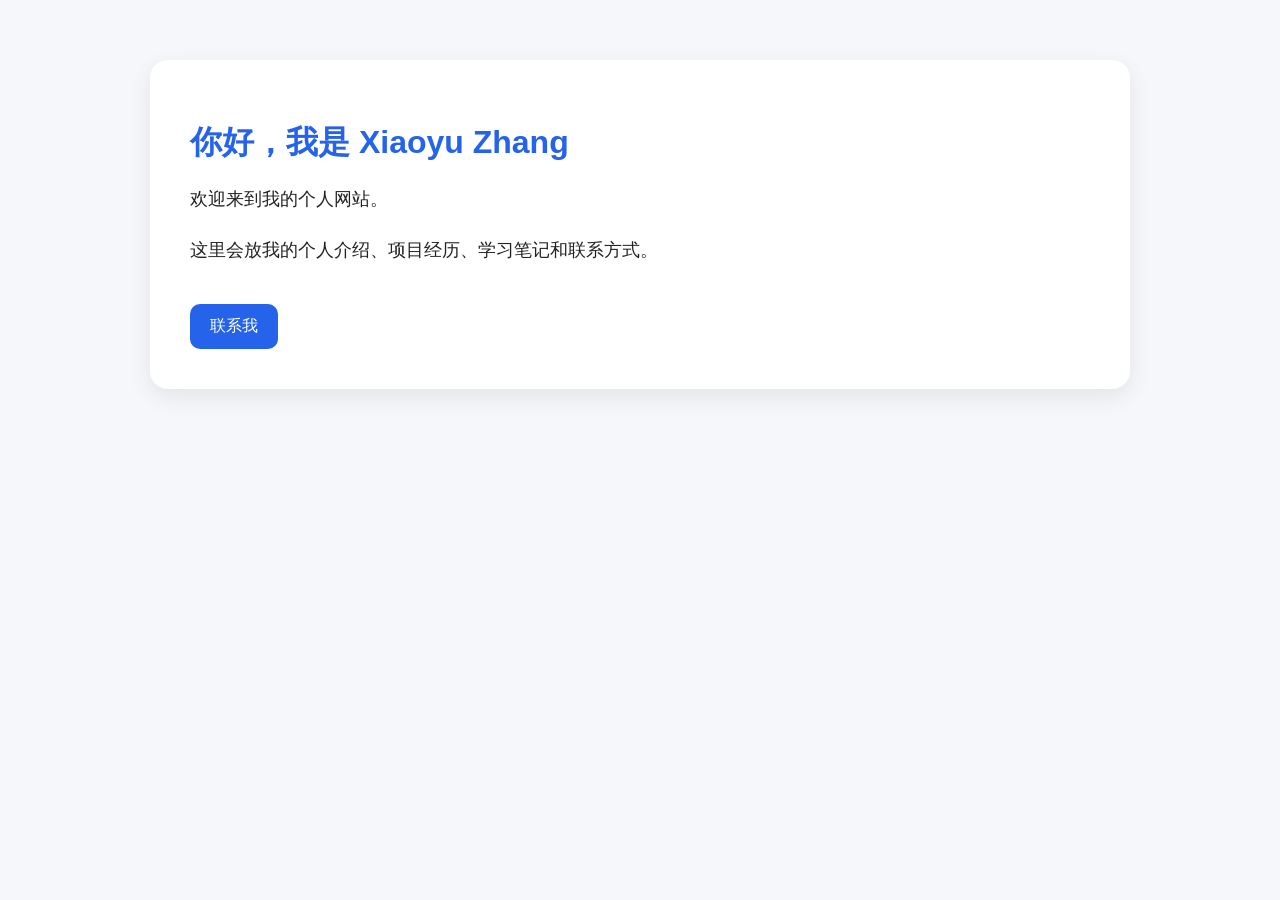
==== index.html @ edb4caab "Create index.html" ====
<!DOCTYPE html>
<html lang="zh-CN">
<head>
  <meta charset="UTF-8" />
  <meta name="viewport" content="width=device-width, initial-scale=1.0" />
  <title>Xiaoyu Zhang</title>
  <style>
    body {
      margin: 0;
      font-family: Arial, sans-serif;
      background: #f5f7fb;
      color: #222;
    }
    .container {
      max-width: 900px;
      margin: 60px auto;
      background: white;
      padding: 40px;
      border-radius: 18px;
      box-shadow: 0 8px 24px rgba(0,0,0,0.08);
    }
    h1 {
      color: #2563eb;
      margin-bottom: 10px;
    }
    p {
      line-height: 1.8;
      font-size: 18px;
    }
    .btn {
      display: inline-block;
      margin-top: 20px;
      padding: 12px 20px;
      background: #2563eb;
      color: white;
      text-decoration: none;
      border-radius: 10px;
    }
    .btn:hover {
      background: #1d4ed8;
    }
  </style>
</head>
<body>
  <div class="container">
    <h1>你好，我是 Xiaoyu Zhang</h1>
    <p>欢迎来到我的个人网站。</p>
    <p>这里会放我的个人介绍、项目经历、学习笔记和联系方式。</p>
    <a class="btn" href="mailto:your_email@example.com">联系我</a>
  </div>
</body>
</html>
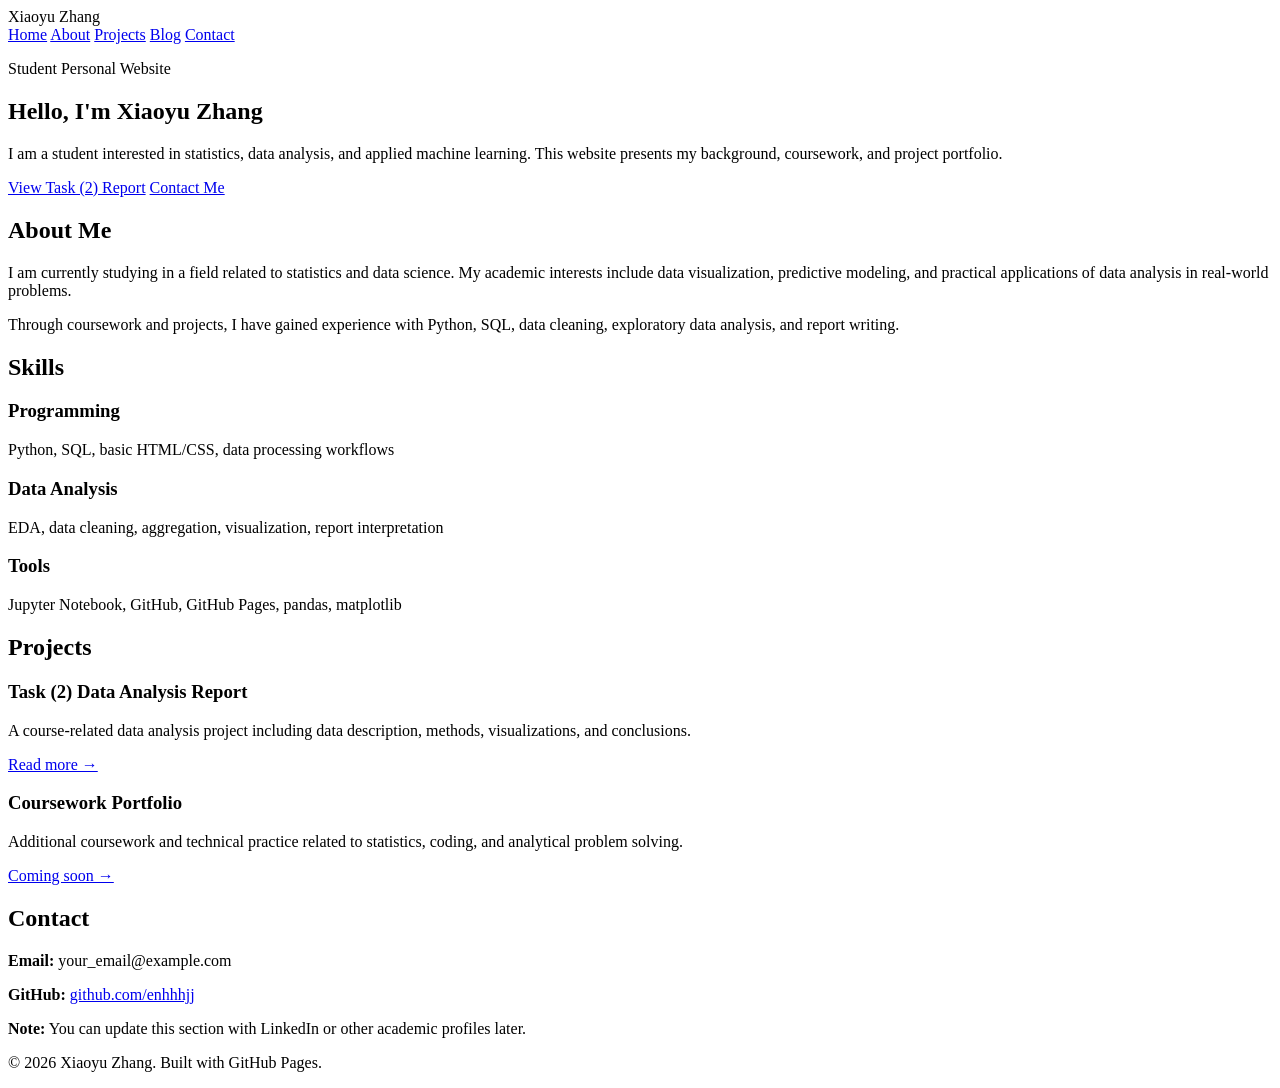
==== commit 407c3e89: "Update index.html" ====
--- a/index.html
+++ b/index.html
@@ -1,52 +1,118 @@
 <!DOCTYPE html>
-<html lang="zh-CN">
+<html lang="en">
 <head>
   <meta charset="UTF-8" />
   <meta name="viewport" content="width=device-width, initial-scale=1.0" />
-  <title>Xiaoyu Zhang</title>
-  <style>
-    body {
-      margin: 0;
-      font-family: Arial, sans-serif;
-      background: #f5f7fb;
-      color: #222;
-    }
-    .container {
-      max-width: 900px;
-      margin: 60px auto;
-      background: white;
-      padding: 40px;
-      border-radius: 18px;
-      box-shadow: 0 8px 24px rgba(0,0,0,0.08);
-    }
-    h1 {
-      color: #2563eb;
-      margin-bottom: 10px;
-    }
-    p {
-      line-height: 1.8;
-      font-size: 18px;
-    }
-    .btn {
-      display: inline-block;
-      margin-top: 20px;
-      padding: 12px 20px;
-      background: #2563eb;
-      color: white;
-      text-decoration: none;
-      border-radius: 10px;
-    }
-    .btn:hover {
-      background: #1d4ed8;
-    }
-  </style>
+  <title>Xiaoyu Zhang | Personal Website</title>
+  <link rel="stylesheet" href="style.css" />
 </head>
 <body>
-  <div class="container">
-    <h1>你好，我是 Xiaoyu Zhang</h1>
-    <p>欢迎来到我的个人网站。</p>
-    <p>这里会放我的个人介绍、项目经历、学习笔记和联系方式。</p>
-    <a class="btn" href="mailto:your_email@example.com">联系我</a>
-  </div>
+  <header class="navbar">
+    <div class="container nav-container">
+      <div class="logo">Xiaoyu Zhang</div>
+      <nav>
+        <a href="index.html">Home</a>
+        <a href="#about">About</a>
+        <a href="#projects">Projects</a>
+        <a href="blog.html">Blog</a>
+        <a href="#contact">Contact</a>
+      </nav>
+    </div>
+  </header>
+
+  <section class="hero">
+    <div class="container hero-content">
+      <div class="hero-text">
+        <p class="tag">Student Personal Website</p>
+        <h1>Hello, I'm Xiaoyu Zhang</h1>
+        <p class="subtitle">
+          I am a student interested in statistics, data analysis, and applied machine learning.
+          This website presents my background, coursework, and project portfolio.
+        </p>
+        <div class="hero-buttons">
+          <a class="btn" href="blog.html">View Task (2) Report</a>
+          <a class="btn btn-secondary" href="#contact">Contact Me</a>
+        </div>
+      </div>
+    </div>
+  </section>
+
+  <section id="about" class="section">
+    <div class="container">
+      <h2>About Me</h2>
+      <div class="card">
+        <p>
+          I am currently studying in a field related to statistics and data science.
+          My academic interests include data visualization, predictive modeling,
+          and practical applications of data analysis in real-world problems.
+        </p>
+        <p>
+          Through coursework and projects, I have gained experience with Python,
+          SQL, data cleaning, exploratory data analysis, and report writing.
+        </p>
+      </div>
+    </div>
+  </section>
+
+  <section class="section alt-bg">
+    <div class="container">
+      <h2>Skills</h2>
+      <div class="grid three">
+        <div class="card">
+          <h3>Programming</h3>
+          <p>Python, SQL, basic HTML/CSS, data processing workflows</p>
+        </div>
+        <div class="card">
+          <h3>Data Analysis</h3>
+          <p>EDA, data cleaning, aggregation, visualization, report interpretation</p>
+        </div>
+        <div class="card">
+          <h3>Tools</h3>
+          <p>Jupyter Notebook, GitHub, GitHub Pages, pandas, matplotlib</p>
+        </div>
+      </div>
+    </div>
+  </section>
+
+  <section id="projects" class="section">
+    <div class="container">
+      <h2>Projects</h2>
+      <div class="grid two">
+        <div class="card">
+          <h3>Task (2) Data Analysis Report</h3>
+          <p>
+            A course-related data analysis project including data description,
+            methods, visualizations, and conclusions.
+          </p>
+          <a class="text-link" href="blog.html">Read more →</a>
+        </div>
+        <div class="card">
+          <h3>Coursework Portfolio</h3>
+          <p>
+            Additional coursework and technical practice related to statistics,
+            coding, and analytical problem solving.
+          </p>
+          <a class="text-link" href="#">Coming soon →</a>
+        </div>
+      </div>
+    </div>
+  </section>
+
+  <section id="contact" class="section alt-bg">
+    <div class="container">
+      <h2>Contact</h2>
+      <div class="card">
+        <p><strong>Email:</strong> your_email@example.com</p>
+        <p><strong>GitHub:</strong> <a class="text-link" href="https://github.com/enhhhjj" target="_blank">github.com/enhhhjj</a></p>
+        <p><strong>Note:</strong> You can update this section with LinkedIn or other academic profiles later.</p>
+      </div>
+    </div>
+  </section>
+
+  <footer class="footer">
+    <div class="container">
+      <p>© 2026 Xiaoyu Zhang. Built with GitHub Pages.</p>
+    </div>
+  </footer>
 </body>
 </html>
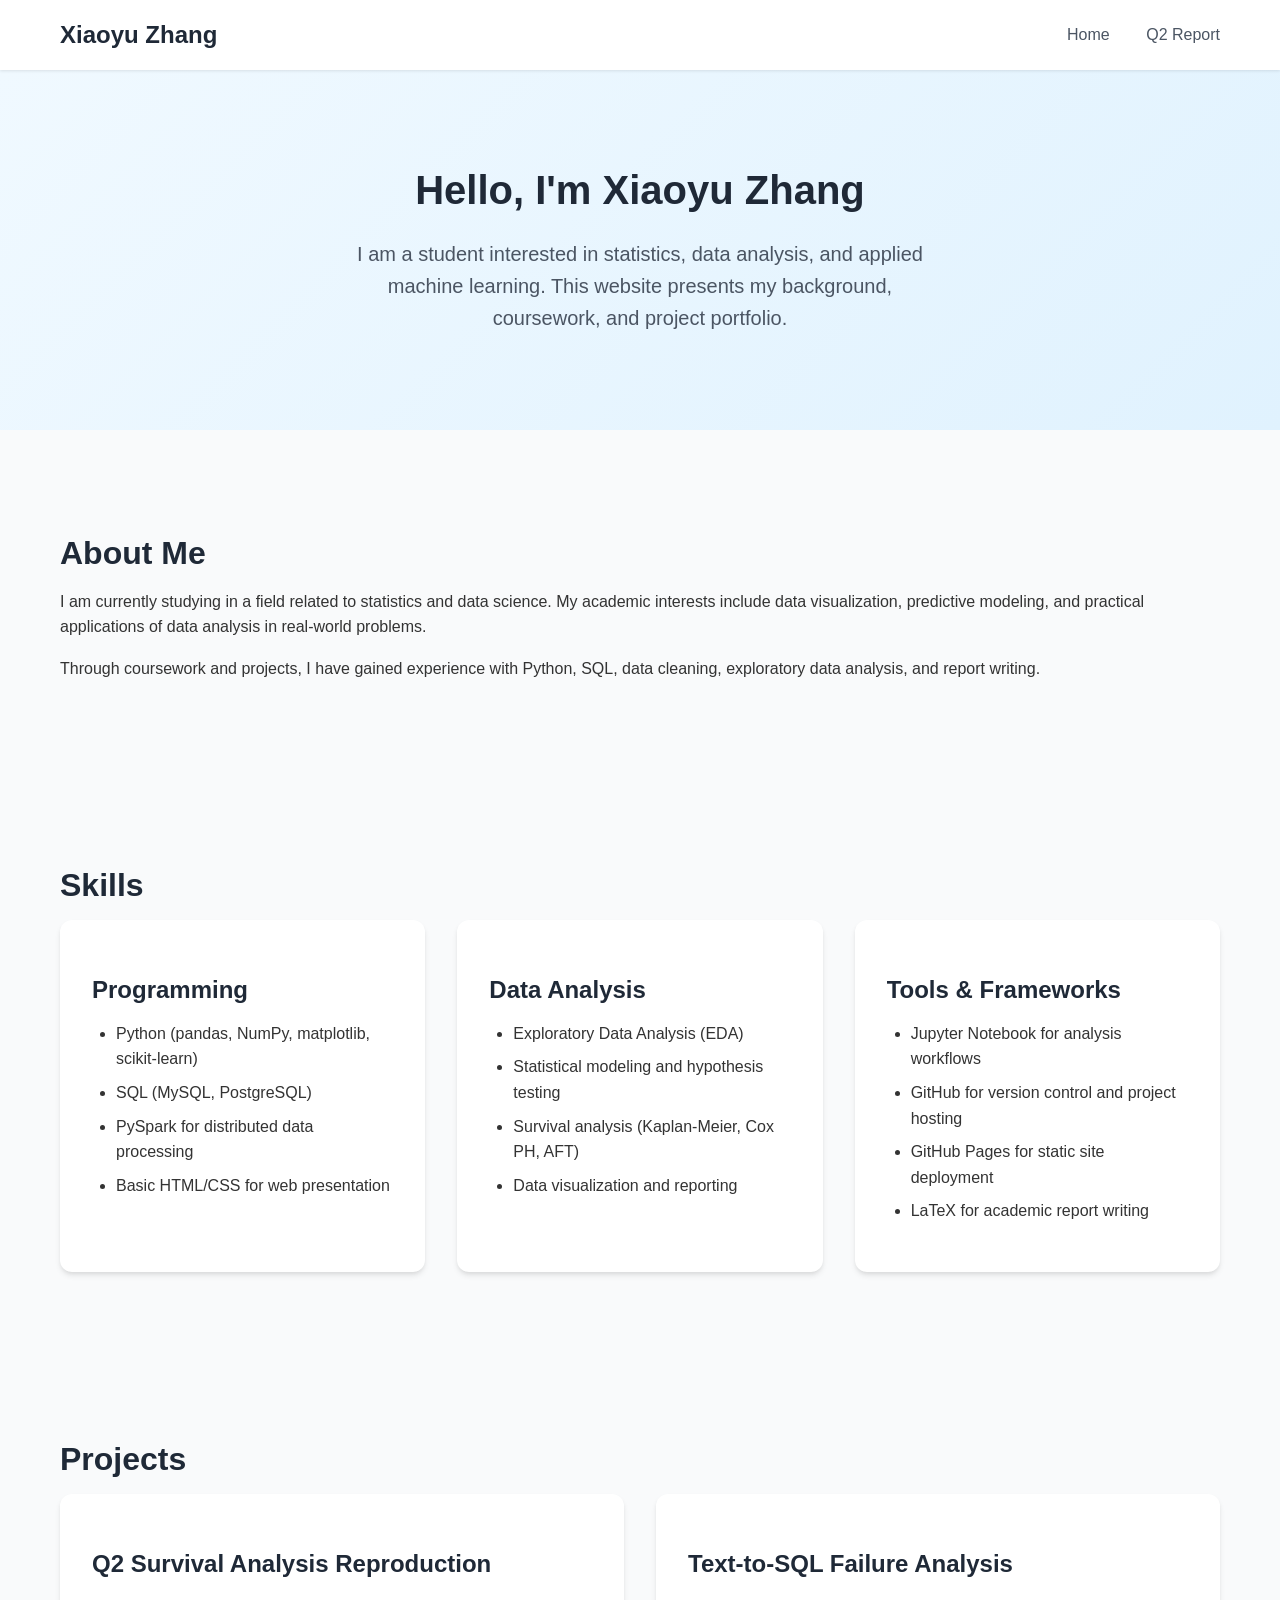
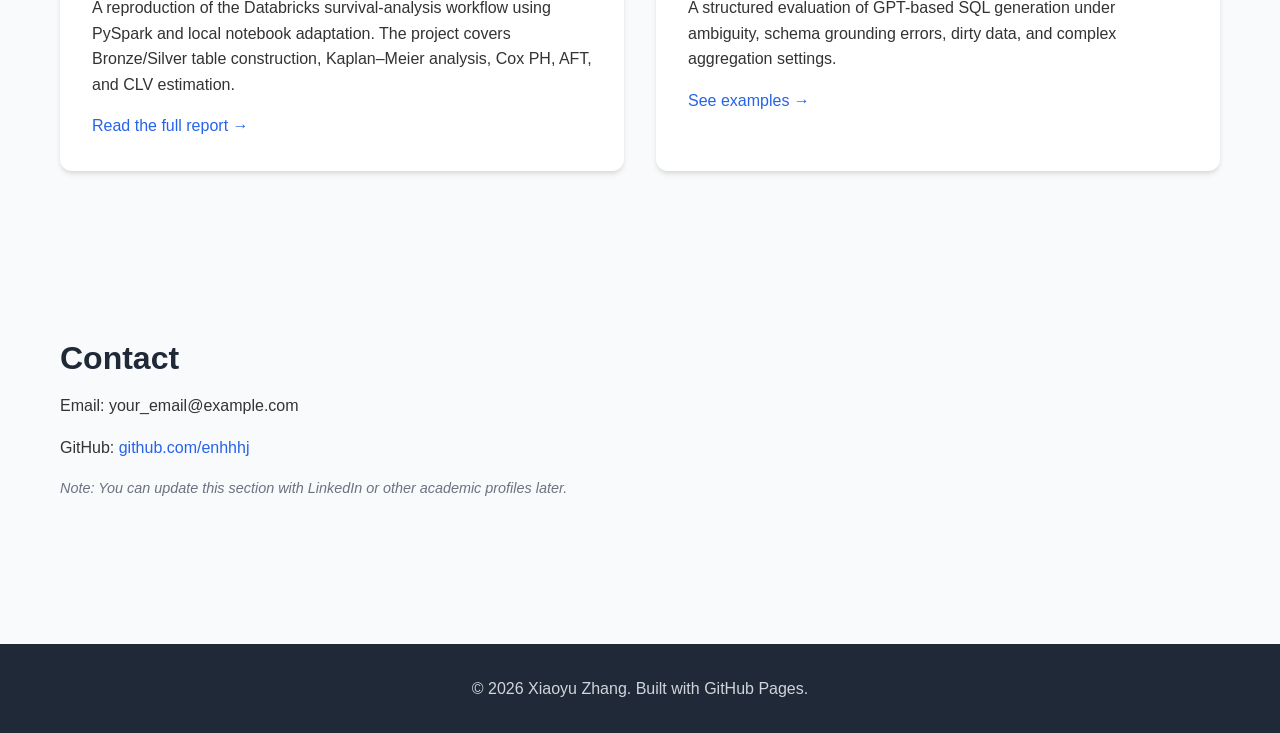
==== commit 1ac327f1: "Add files via upload" ====
--- a/index.html
+++ b/index.html
@@ -1,118 +1,121 @@
 <!DOCTYPE html>
 <html lang="en">
 <head>
-  <meta charset="UTF-8" />
-  <meta name="viewport" content="width=device-width, initial-scale=1.0" />
-  <title>Xiaoyu Zhang | Personal Website</title>
-  <link rel="stylesheet" href="style.css" />
+ <meta charset="UTF-8" />
+ <meta name="viewport" content="width=device-width, initial-scale=1.0" />
+ <title>Xiaoyu Zhang | Personal Website</title>
+ <link rel="stylesheet" href="style.css" />
 </head>
 <body>
-  <header class="navbar">
-    <div class="container nav-container">
-      <div class="logo">Xiaoyu Zhang</div>
-      <nav>
-        <a href="index.html">Home</a>
-        <a href="#about">About</a>
-        <a href="#projects">Projects</a>
-        <a href="blog.html">Blog</a>
-        <a href="#contact">Contact</a>
-      </nav>
-    </div>
-  </header>
+ <header class="navbar">
+ <div class="container nav-container">
+ <div class="logo">Xiaoyu Zhang</div>
+ <nav>
+ <a href="index.html">Home</a>
+ <a href="blog.html">Q2 Report</a>
+ </nav>
+ </div>
+ </header>
 
-  <section class="hero">
-    <div class="container hero-content">
-      <div class="hero-text">
-        <p class="tag">Student Personal Website</p>
-        <h1>Hello, I'm Xiaoyu Zhang</h1>
-        <p class="subtitle">
-          I am a student interested in statistics, data analysis, and applied machine learning.
-          This website presents my background, coursework, and project portfolio.
-        </p>
-        <div class="hero-buttons">
-          <a class="btn" href="blog.html">View Task (2) Report</a>
-          <a class="btn btn-secondary" href="#contact">Contact Me</a>
-        </div>
-      </div>
-    </div>
-  </section>
+ <main>
+ <section id="hero" class="section hero">
+ <div class="container">
+ <h1>Hello, I'm Xiaoyu Zhang</h1>
+ <p class="hero-subtitle">
+ I am a student interested in statistics, data analysis, and applied machine learning.
+ This website presents my background, coursework, and project portfolio.
+ </p>
+ </div>
+ </section>
 
-  <section id="about" class="section">
-    <div class="container">
-      <h2>About Me</h2>
-      <div class="card">
-        <p>
-          I am currently studying in a field related to statistics and data science.
-          My academic interests include data visualization, predictive modeling,
-          and practical applications of data analysis in real-world problems.
-        </p>
-        <p>
-          Through coursework and projects, I have gained experience with Python,
-          SQL, data cleaning, exploratory data analysis, and report writing.
-        </p>
-      </div>
-    </div>
-  </section>
+ <section id="about" class="section">
+ <div class="container">
+ <h2>About Me</h2>
+ <p>
+ I am currently studying in a field related to statistics and data science.
+ My academic interests include data visualization, predictive modeling,
+ and practical applications of data analysis in real-world problems.
+ </p>
+ <p>
+ Through coursework and projects, I have gained experience with Python,
+ SQL, data cleaning, exploratory data analysis, and report writing.
+ </p>
+ </div>
+ </section>
 
-  <section class="section alt-bg">
-    <div class="container">
-      <h2>Skills</h2>
-      <div class="grid three">
-        <div class="card">
-          <h3>Programming</h3>
-          <p>Python, SQL, basic HTML/CSS, data processing workflows</p>
-        </div>
-        <div class="card">
-          <h3>Data Analysis</h3>
-          <p>EDA, data cleaning, aggregation, visualization, report interpretation</p>
-        </div>
-        <div class="card">
-          <h3>Tools</h3>
-          <p>Jupyter Notebook, GitHub, GitHub Pages, pandas, matplotlib</p>
-        </div>
-      </div>
-    </div>
-  </section>
+ <section id="skills" class="section">
+ <div class="container">
+ <h2>Skills</h2>
+ <div class="grid three">
+ <div class="card">
+ <h3>Programming</h3>
+ <ul>
+ <li>Python (pandas, NumPy, matplotlib, scikit-learn)</li>
+ <li>SQL (MySQL, PostgreSQL)</li>
+ <li>PySpark for distributed data processing</li>
+ <li>Basic HTML/CSS for web presentation</li>
+ </ul>
+ </div>
+ <div class="card">
+ <h3>Data Analysis</h3>
+ <ul>
+ <li>Exploratory Data Analysis (EDA)</li>
+ <li>Statistical modeling and hypothesis testing</li>
+ <li>Survival analysis (Kaplan-Meier, Cox PH, AFT)</li>
+ <li>Data visualization and reporting</li>
+ </ul>
+ </div>
+ <div class="card">
+ <h3>Tools & Frameworks</h3>
+ <ul>
+ <li>Jupyter Notebook for analysis workflows</li>
+ <li>GitHub for version control and project hosting</li>
+ <li>GitHub Pages for static site deployment</li>
+ <li>LaTeX for academic report writing</li>
+ </ul>
+ </div>
+ </div>
+ </div>
+ </section>
 
-  <section id="projects" class="section">
-    <div class="container">
-      <h2>Projects</h2>
-      <div class="grid two">
-        <div class="card">
-          <h3>Task (2) Data Analysis Report</h3>
-          <p>
-            A course-related data analysis project including data description,
-            methods, visualizations, and conclusions.
-          </p>
-          <a class="text-link" href="blog.html">Read more →</a>
-        </div>
-        <div class="card">
-          <h3>Coursework Portfolio</h3>
-          <p>
-            Additional coursework and technical practice related to statistics,
-            coding, and analytical problem solving.
-          </p>
-          <a class="text-link" href="#">Coming soon →</a>
-        </div>
-      </div>
-    </div>
-  </section>
+ <section id="projects" class="section">
+ <div class="container">
+ <h2>Projects</h2>
+ <div class="grid two">
+ <div class="card">
+ <h3>Q2 Survival Analysis Reproduction</h3>
+ <p>
+ A reproduction of the Databricks survival-analysis workflow using PySpark and local notebook adaptation.
+ The project covers Bronze/Silver table construction, Kaplan–Meier analysis, Cox PH, AFT, and CLV estimation.
+ </p>
+ <a class="text-link" href="blog.html">Read the full report →</a>
+ </div>
+ <div class="card">
+ <h3>Text-to-SQL Failure Analysis</h3>
+ <p>
+ A structured evaluation of GPT-based SQL generation under ambiguity, schema grounding errors,
+ dirty data, and complex aggregation settings.
+ </p>
+ <a class="text-link" href="blog.html#part-4">See examples →</a>
+ </div>
+ </div>
+ </div>
+ </section>
 
-  <section id="contact" class="section alt-bg">
-    <div class="container">
-      <h2>Contact</h2>
-      <div class="card">
-        <p><strong>Email:</strong> your_email@example.com</p>
-        <p><strong>GitHub:</strong> <a class="text-link" href="https://github.com/enhhhjj" target="_blank">github.com/enhhhjj</a></p>
-        <p><strong>Note:</strong> You can update this section with LinkedIn or other academic profiles later.</p>
-      </div>
-    </div>
-  </section>
+ <section id="contact" class="section">
+ <div class="container">
+ <h2>Contact</h2>
+ <p>Email: your_email@example.com</p>
+ <p>GitHub: <a href="https://github.com/enhhhj" class="text-link">github.com/enhhhj</a></p>
+ <p class="note">Note: You can update this section with LinkedIn or other academic profiles later.</p>
+ </div>
+ </section>
+ </main>
 
-  <footer class="footer">
-    <div class="container">
-      <p>© 2026 Xiaoyu Zhang. Built with GitHub Pages.</p>
-    </div>
-  </footer>
+ <footer class="footer">
+ <div class="container">
+ <p>© 2026 Xiaoyu Zhang. Built with GitHub Pages.</p>
+ </div>
+ </footer>
 </body>
-</html>
+</html>
--- a/style.css
+++ b/style.css
@@ -0,0 +1,274 @@
+/* Reset and base styles */
+* {
+ margin: 0;
+ padding: 0;
+ box-sizing: border-box;
+}
+
+body {
+ font-family: -apple-system, BlinkMacSystemFont, 'Segoe UI', Roboto, Oxygen, Ubuntu, sans-serif;
+ line-height: 1.6;
+ color: #333;
+ background-color: #f9fafb;
+}
+
+.container {
+ max-width: 1200px;
+ margin: 0 auto;
+ padding: 0 20px;
+}
+
+/* Typography */
+h1, h2, h3, h4 {
+ font-weight: 600;
+ line-height: 1.2;
+ margin-bottom: 1rem;
+ color: #1f2937;
+}
+
+h1 {
+ font-size: 2.5rem;
+}
+
+h2 {
+ font-size: 2rem;
+ margin-top: 2.5rem;
+}
+
+h3 {
+ font-size: 1.5rem;
+ margin-top: 1.5rem;
+}
+
+p {
+ margin-bottom: 1rem;
+}
+
+a {
+ color: #2563eb;
+ text-decoration: none;
+}
+
+a:hover {
+ text-decoration: underline;
+}
+
+/* Navigation */
+.navbar {
+ background-color: white;
+ box-shadow: 0 1px 3px rgba(0, 0, 0, 0.1);
+ position: sticky;
+ top: 0;
+ z-index: 100;
+}
+
+.nav-container {
+ display: flex;
+ justify-content: space-between;
+ align-items: center;
+ padding: 1rem 20px;
+}
+
+.logo {
+ font-size: 1.5rem;
+ font-weight: 600;
+ color: #1f2937;
+}
+
+nav a {
+ margin-left: 2rem;
+ color: #4b5563;
+ font-weight: 500;
+}
+
+nav a:hover {
+ color: #2563eb;
+}
+
+/* Sections */
+.section {
+ padding: 4rem 0;
+}
+
+.hero {
+ background: linear-gradient(135deg, #f0f9ff 0%, #e0f2fe 100%);
+ text-align: center;
+ padding: 6rem 0;
+}
+
+.hero-subtitle {
+ font-size: 1.25rem;
+ color: #4b5563;
+ max-width: 600px;
+ margin: 1.5rem auto 0;
+}
+
+/* Cards */
+.card {
+ background: white;
+ border-radius: 12px;
+ padding: 2rem;
+ box-shadow: 0 4px 6px -1px rgba(0, 0, 0, 0.1), 0 2px 4px -1px rgba(0, 0, 0, 0.06);
+ transition: transform 0.2s, box-shadow 0.2s;
+}
+
+.card:hover {
+ transform: translateY(-2px);
+ box-shadow: 0 10px 15px -3px rgba(0, 0, 0, 0.1), 0 4px 6px -2px rgba(0, 0, 0, 0.05);
+}
+
+/* Grid layouts */
+.grid {
+ display: grid;
+ gap: 2rem;
+}
+
+.grid.two {
+ grid-template-columns: repeat(auto-fit, minmax(300px, 1fr));
+}
+
+.grid.three {
+ grid-template-columns: repeat(auto-fit, minmax(250px, 1fr));
+}
+
+/* Blog page specific */
+.page-title {
+ font-size: 3rem;
+ margin-bottom: 1rem;
+}
+
+.page-subtitle {
+ font-size: 1.25rem;
+ color: #4b5563;
+ margin-bottom: 3rem;
+ max-width: 800px;
+}
+
+.blog-layout {
+ display: grid;
+ grid-template-columns: 1fr 300px;
+ gap: 3rem;
+ margin-top: 2rem;
+}
+
+.blog-main {
+ max-width: 100%;
+}
+
+.blog-sidebar {
+ position: sticky;
+ top: 100px;
+ height: fit-content;
+}
+
+.blog-section {
+ margin-bottom: 3rem;
+}
+
+.blog-section h3 {
+ margin-top: 22px;
+ margin-bottom: 10px;
+ color: #1d4ed8;
+}
+
+.blog-section code {
+ background: #eef2ff;
+ padding: 2px 6px;
+ border-radius: 6px;
+ font-size: 0.95em;
+}
+
+.blog-sidebar .card {
+ margin-bottom: 20px;
+}
+
+/* Report images */
+.report-image {
+ width: 100%;
+ max-width: 800px;
+ height: auto;
+ border-radius: 8px;
+ margin: 1.5rem 0;
+ box-shadow: 0 4px 6px rgba(0, 0, 0, 0.1);
+ border: 1px solid #e5e7eb;
+}
+
+.caption {
+ text-align: center;
+ color: #6b7280;
+ font-size: 0.9rem;
+ margin-top: -0.5rem;
+ margin-bottom: 2rem;
+ font-style: italic;
+}
+
+/* Lists */
+ul {
+ margin-left: 1.5rem;
+ margin-bottom: 1rem;
+}
+
+li {
+ margin-bottom: 0.5rem;
+}
+
+/* Text links */
+.text-link {
+ display: inline-flex;
+ align-items: center;
+ gap: 0.25rem;
+ font-weight: 500;
+}
+
+.text-link:hover {
+ text-decoration: none;
+ gap: 0.5rem;
+}
+
+/* Footer */
+.footer {
+ background-color: #1f2937;
+ color: white;
+ text-align: center;
+ padding: 2rem 0;
+ margin-top: 4rem;
+}
+
+.footer p {
+ margin-bottom: 0;
+ color: #d1d5db;
+}
+
+.note {
+ font-size: 0.9rem;
+ color: #6b7280;
+ font-style: italic;
+}
+
+/* Responsive */
+@media (max-width: 768px) {
+ .blog-layout {
+ grid-template-columns: 1fr;
+ }
+ 
+ .nav-container {
+ flex-direction: column;
+ gap: 1rem;
+ }
+ 
+ nav a {
+ margin: 0 1rem;
+ }
+ 
+ .page-title {
+ font-size: 2.5rem;
+ }
+ 
+ h1 {
+ font-size: 2rem;
+ }
+ 
+ h2 {
+ font-size: 1.75rem;
+ }
+}
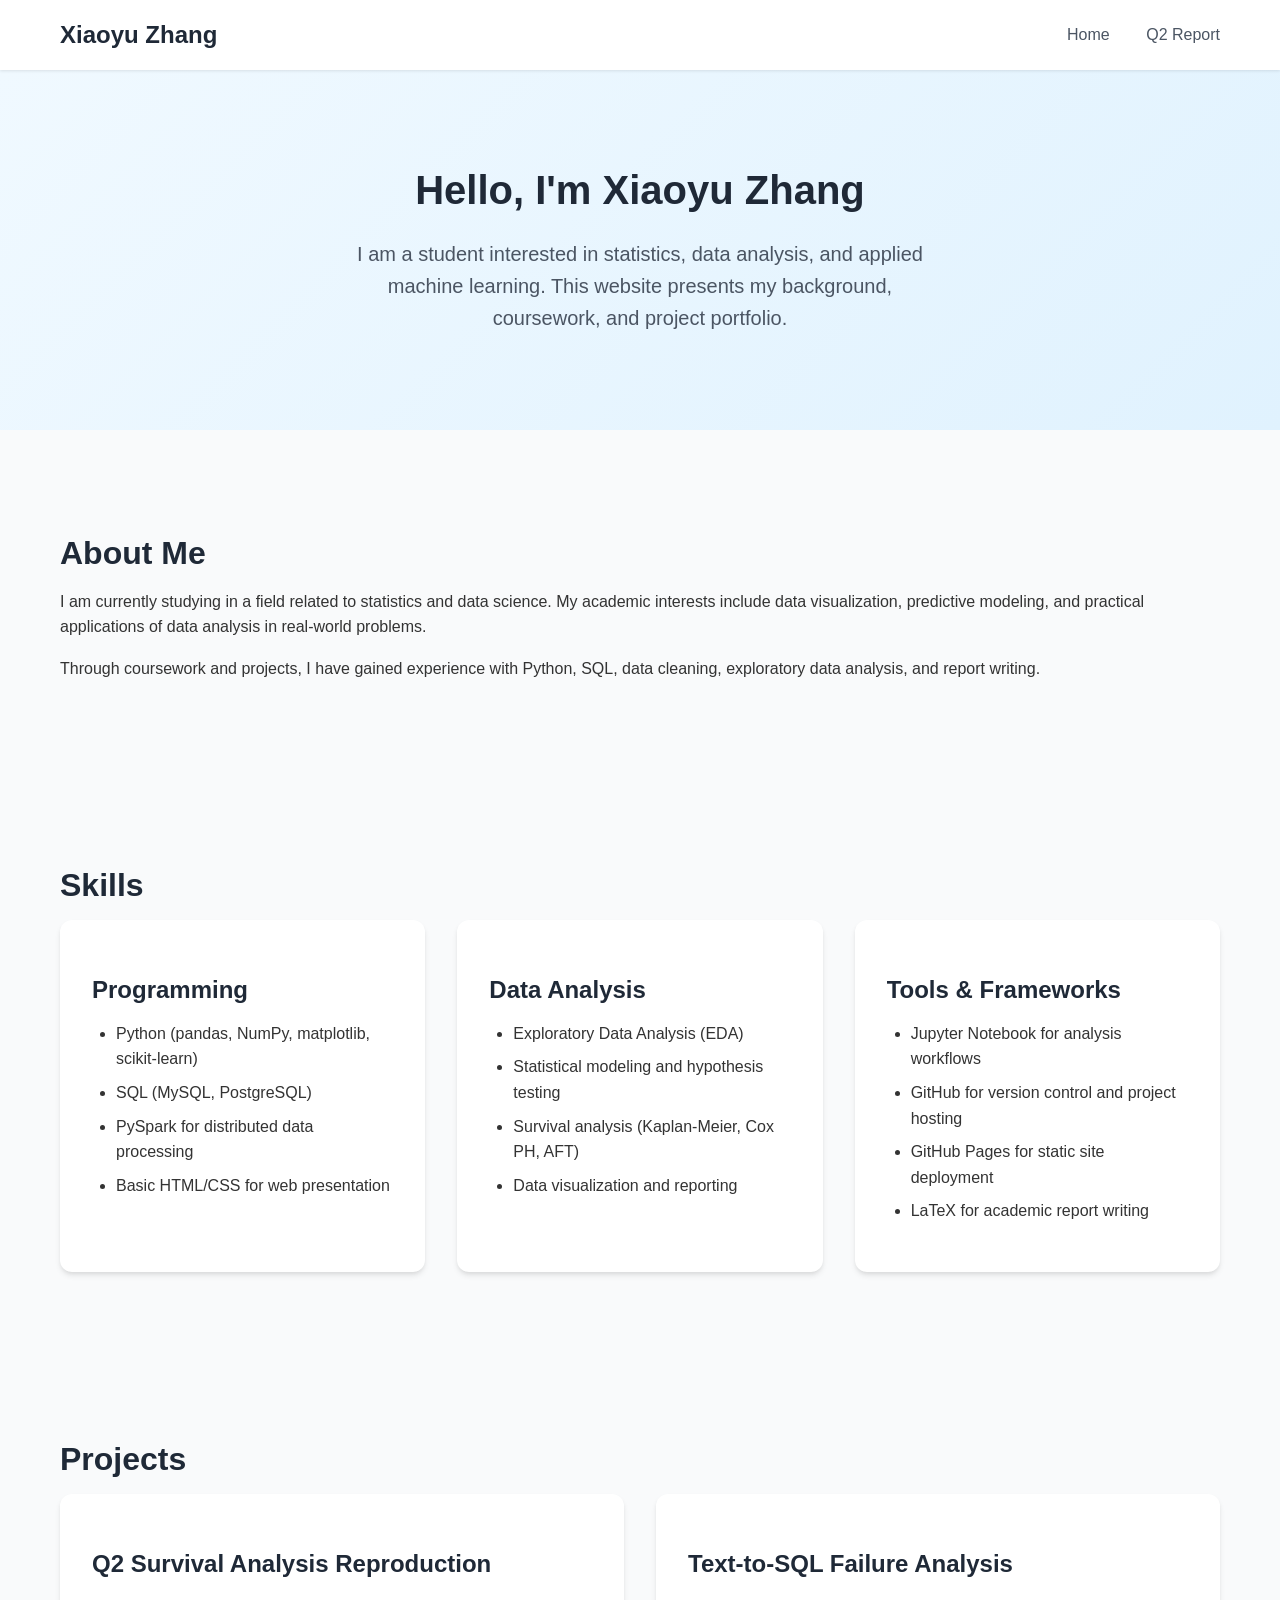
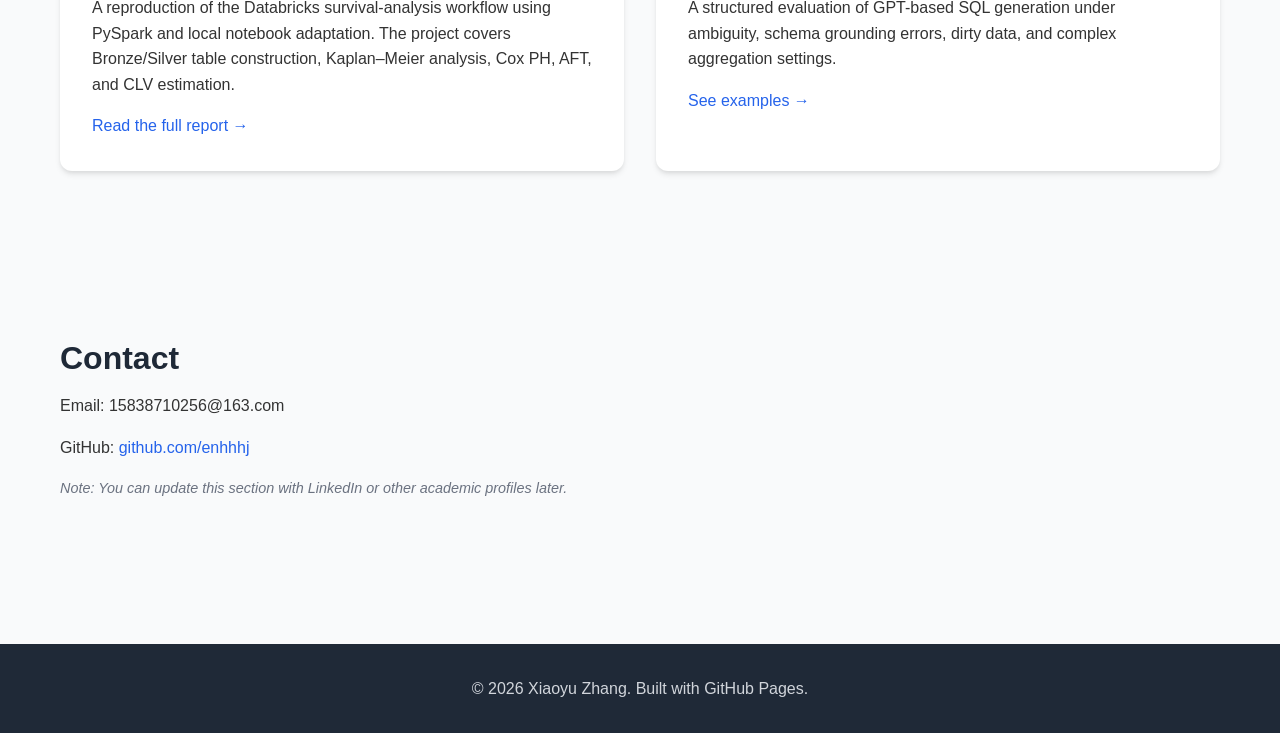
==== commit 7abca62c: "Update index.html" ====
--- a/index.html
+++ b/index.html
@@ -105,7 +105,7 @@
  <section id="contact" class="section">
  <div class="container">
  <h2>Contact</h2>
- <p>Email: your_email@example.com</p>
+ <p>Email: 15838710256@163.com</p>
  <p>GitHub: <a href="https://github.com/enhhhj" class="text-link">github.com/enhhhj</a></p>
  <p class="note">Note: You can update this section with LinkedIn or other academic profiles later.</p>
  </div>
@@ -118,4 +118,4 @@
  </div>
  </footer>
 </body>
-</html>+</html>
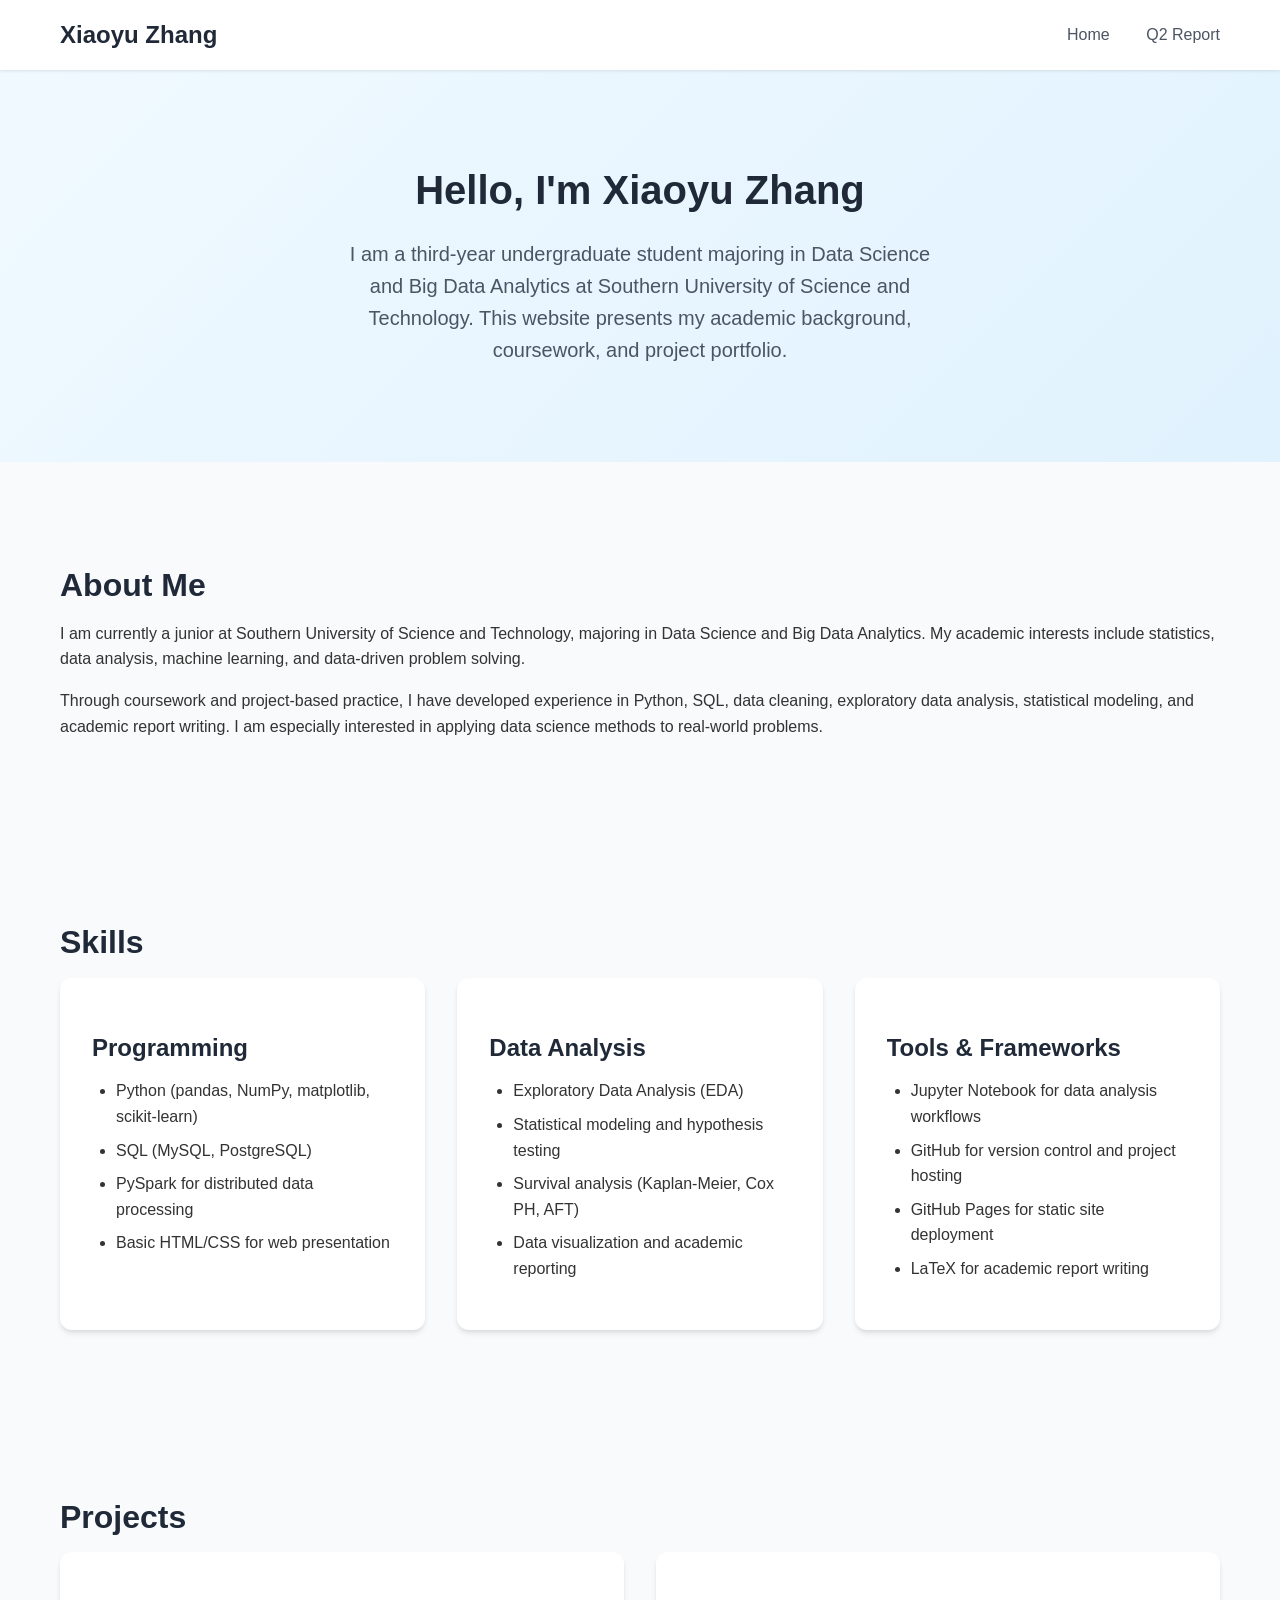
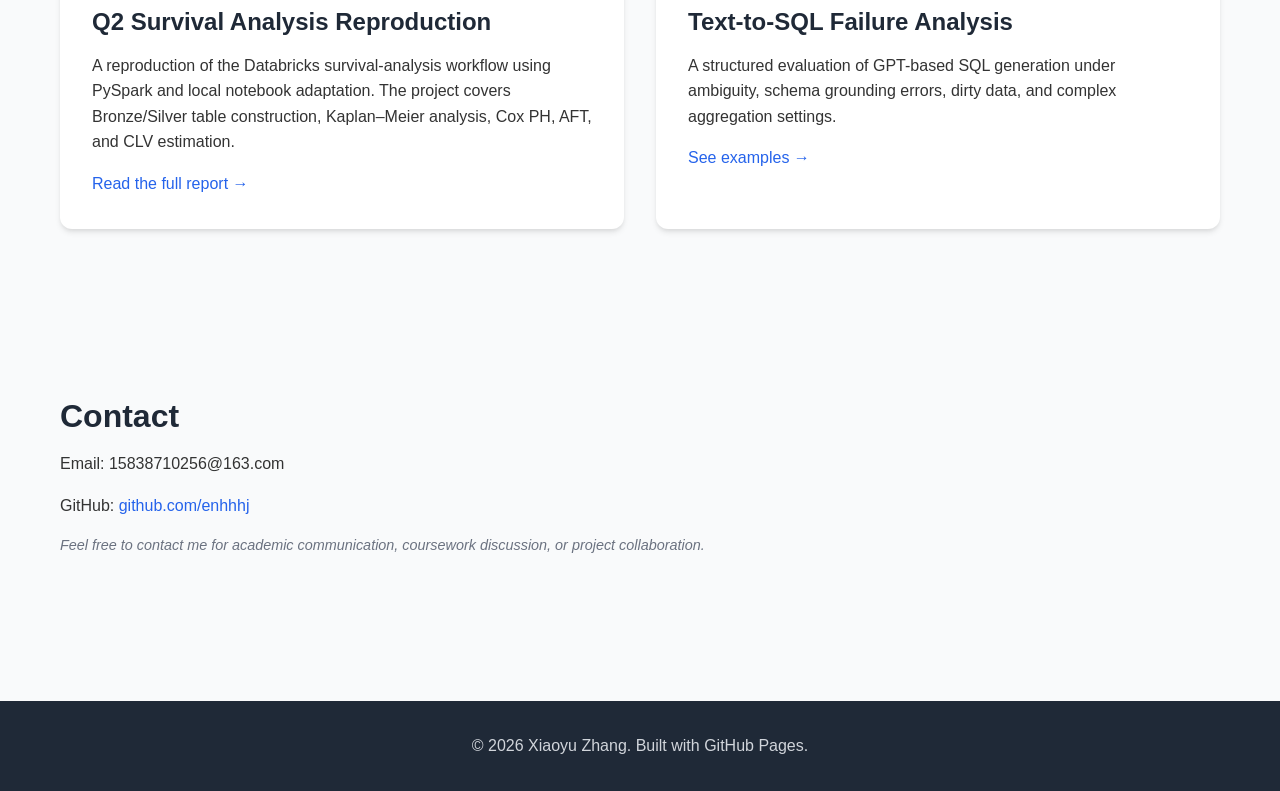
==== commit 4fb4ad03: "Update index.html" ====
--- a/index.html
+++ b/index.html
@@ -22,8 +22,9 @@
  <div class="container">
  <h1>Hello, I'm Xiaoyu Zhang</h1>
  <p class="hero-subtitle">
- I am a student interested in statistics, data analysis, and applied machine learning.
- This website presents my background, coursework, and project portfolio.
+ I am a third-year undergraduate student majoring in Data Science and Big Data Analytics
+ at Southern University of Science and Technology.
+ This website presents my academic background, coursework, and project portfolio.
  </p>
  </div>
  </section>
@@ -32,13 +33,16 @@
  <div class="container">
  <h2>About Me</h2>
  <p>
- I am currently studying in a field related to statistics and data science.
- My academic interests include data visualization, predictive modeling,
- and practical applications of data analysis in real-world problems.
+ I am currently a junior at Southern University of Science and Technology,
+ majoring in Data Science and Big Data Analytics.
+ My academic interests include statistics, data analysis, machine learning,
+ and data-driven problem solving.
  </p>
  <p>
- Through coursework and projects, I have gained experience with Python,
- SQL, data cleaning, exploratory data analysis, and report writing.
+ Through coursework and project-based practice, I have developed experience in Python,
+ SQL, data cleaning, exploratory data analysis, statistical modeling,
+ and academic report writing.
+ I am especially interested in applying data science methods to real-world problems.
  </p>
  </div>
  </section>
@@ -62,13 +66,13 @@
  <li>Exploratory Data Analysis (EDA)</li>
  <li>Statistical modeling and hypothesis testing</li>
  <li>Survival analysis (Kaplan-Meier, Cox PH, AFT)</li>
- <li>Data visualization and reporting</li>
+ <li>Data visualization and academic reporting</li>
  </ul>
  </div>
  <div class="card">
  <h3>Tools & Frameworks</h3>
  <ul>
- <li>Jupyter Notebook for analysis workflows</li>
+ <li>Jupyter Notebook for data analysis workflows</li>
  <li>GitHub for version control and project hosting</li>
  <li>GitHub Pages for static site deployment</li>
  <li>LaTeX for academic report writing</li>
@@ -107,7 +111,9 @@
  <h2>Contact</h2>
  <p>Email: 15838710256@163.com</p>
  <p>GitHub: <a href="https://github.com/enhhhj" class="text-link">github.com/enhhhj</a></p>
- <p class="note">Note: You can update this section with LinkedIn or other academic profiles later.</p>
+ <p class="note">
+ Feel free to contact me for academic communication, coursework discussion, or project collaboration.
+ </p>
  </div>
  </section>
  </main>
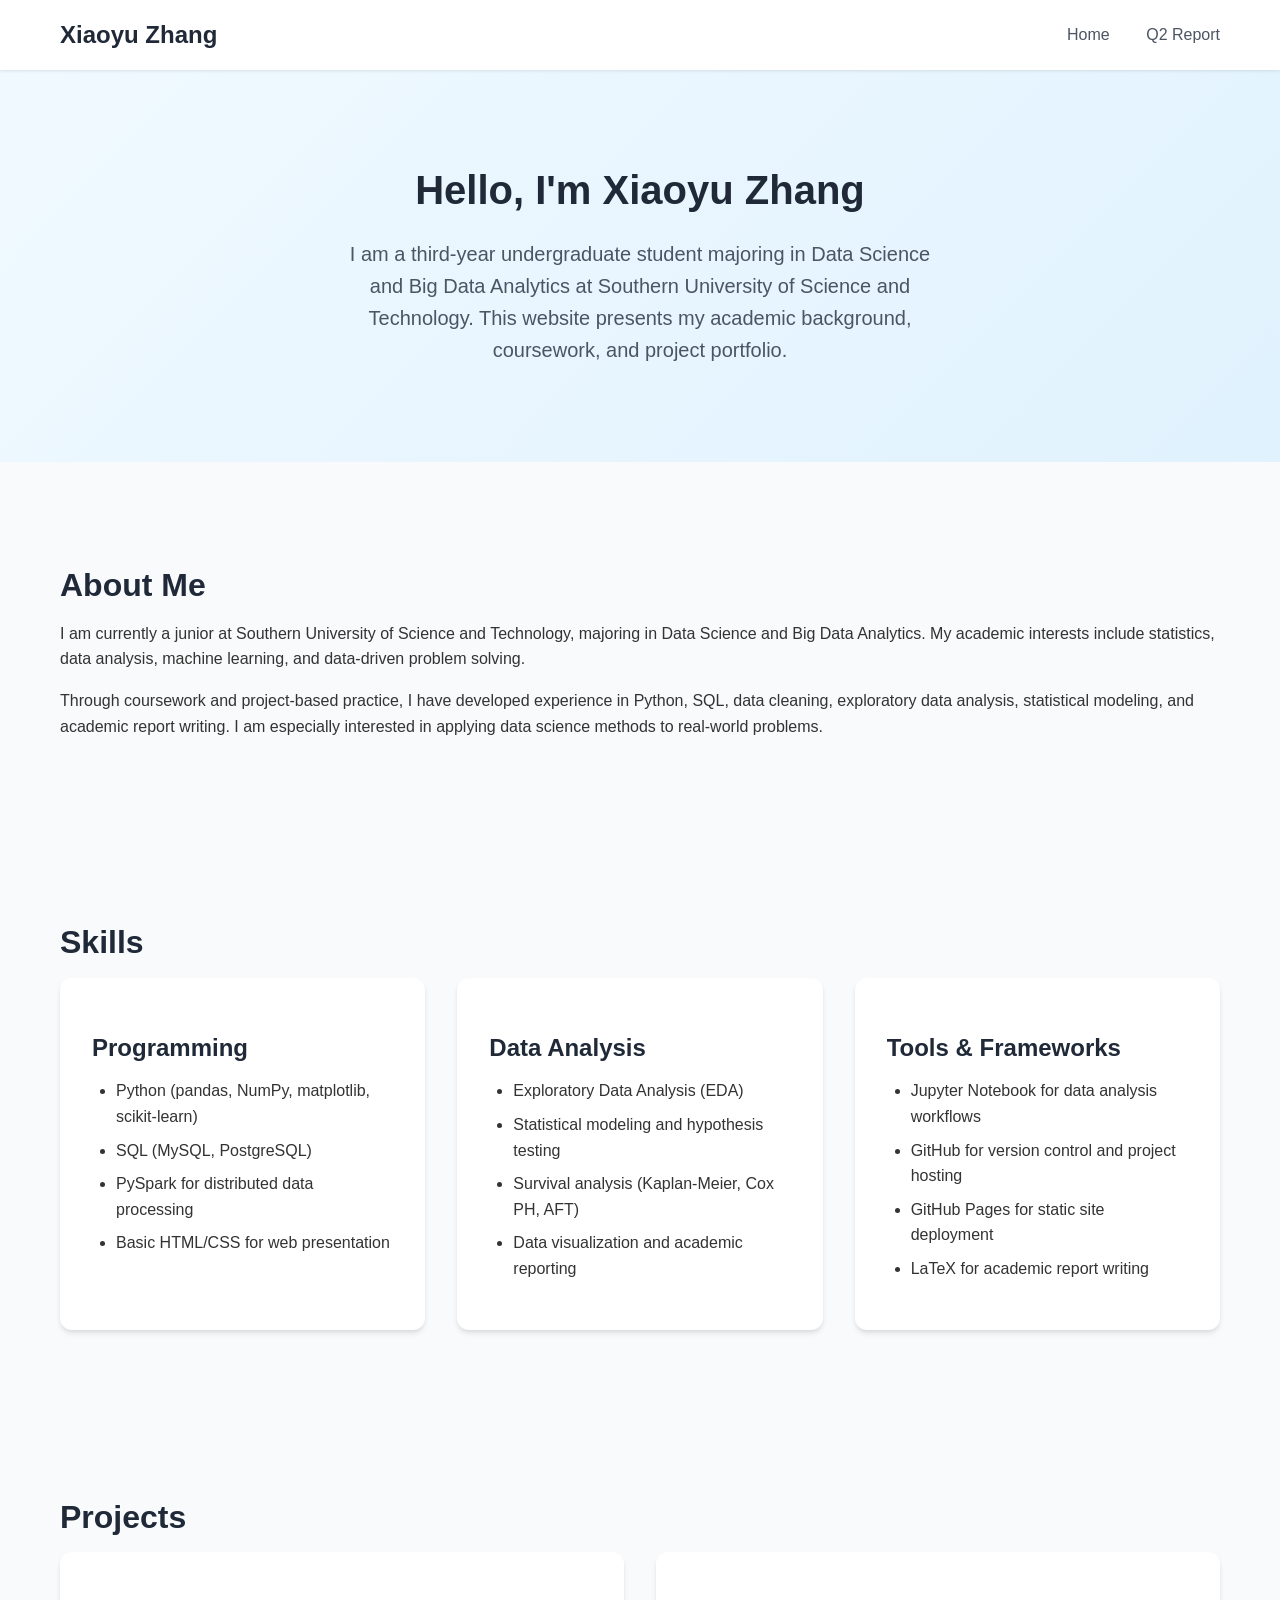
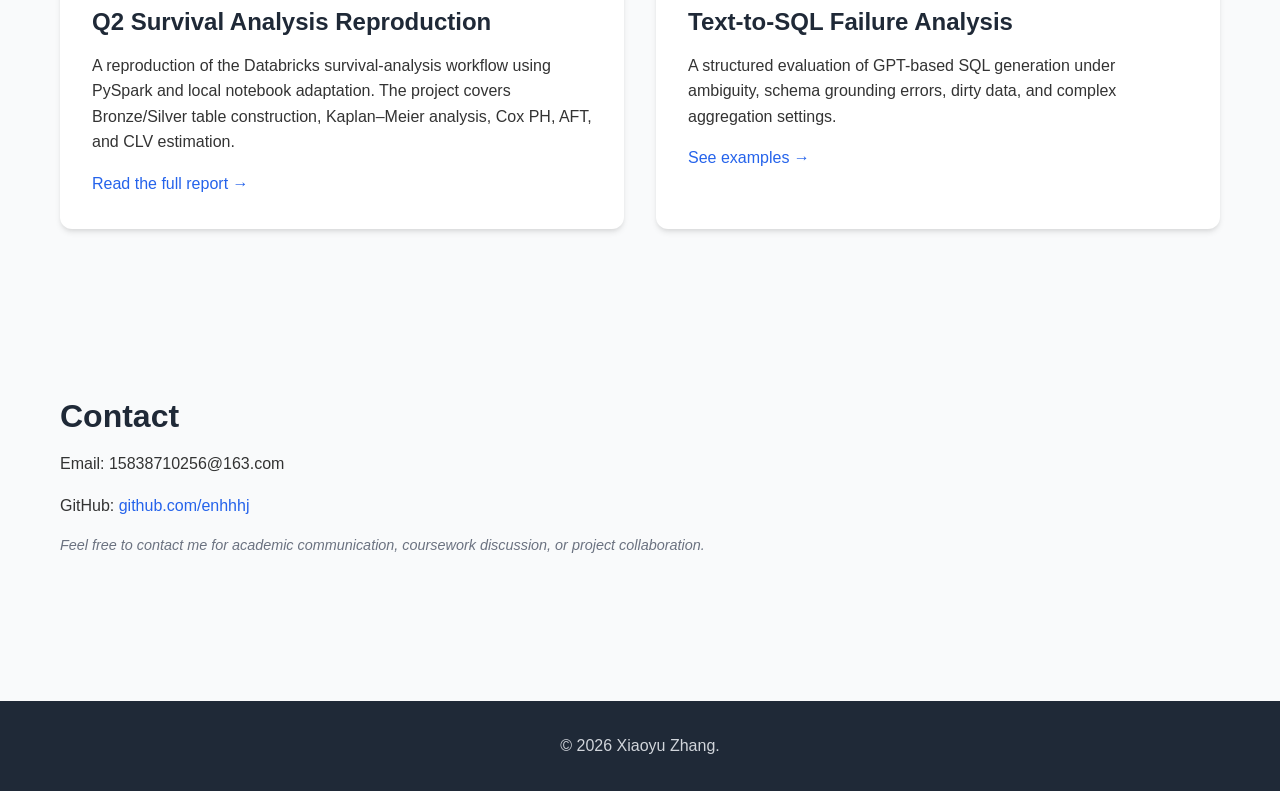
==== commit 7fd6adba: "Update index.html" ====
--- a/index.html
+++ b/index.html
@@ -120,7 +120,7 @@
 
  <footer class="footer">
  <div class="container">
- <p>© 2026 Xiaoyu Zhang. Built with GitHub Pages.</p>
+ <p>© 2026 Xiaoyu Zhang.</p>
  </div>
  </footer>
 </body>
